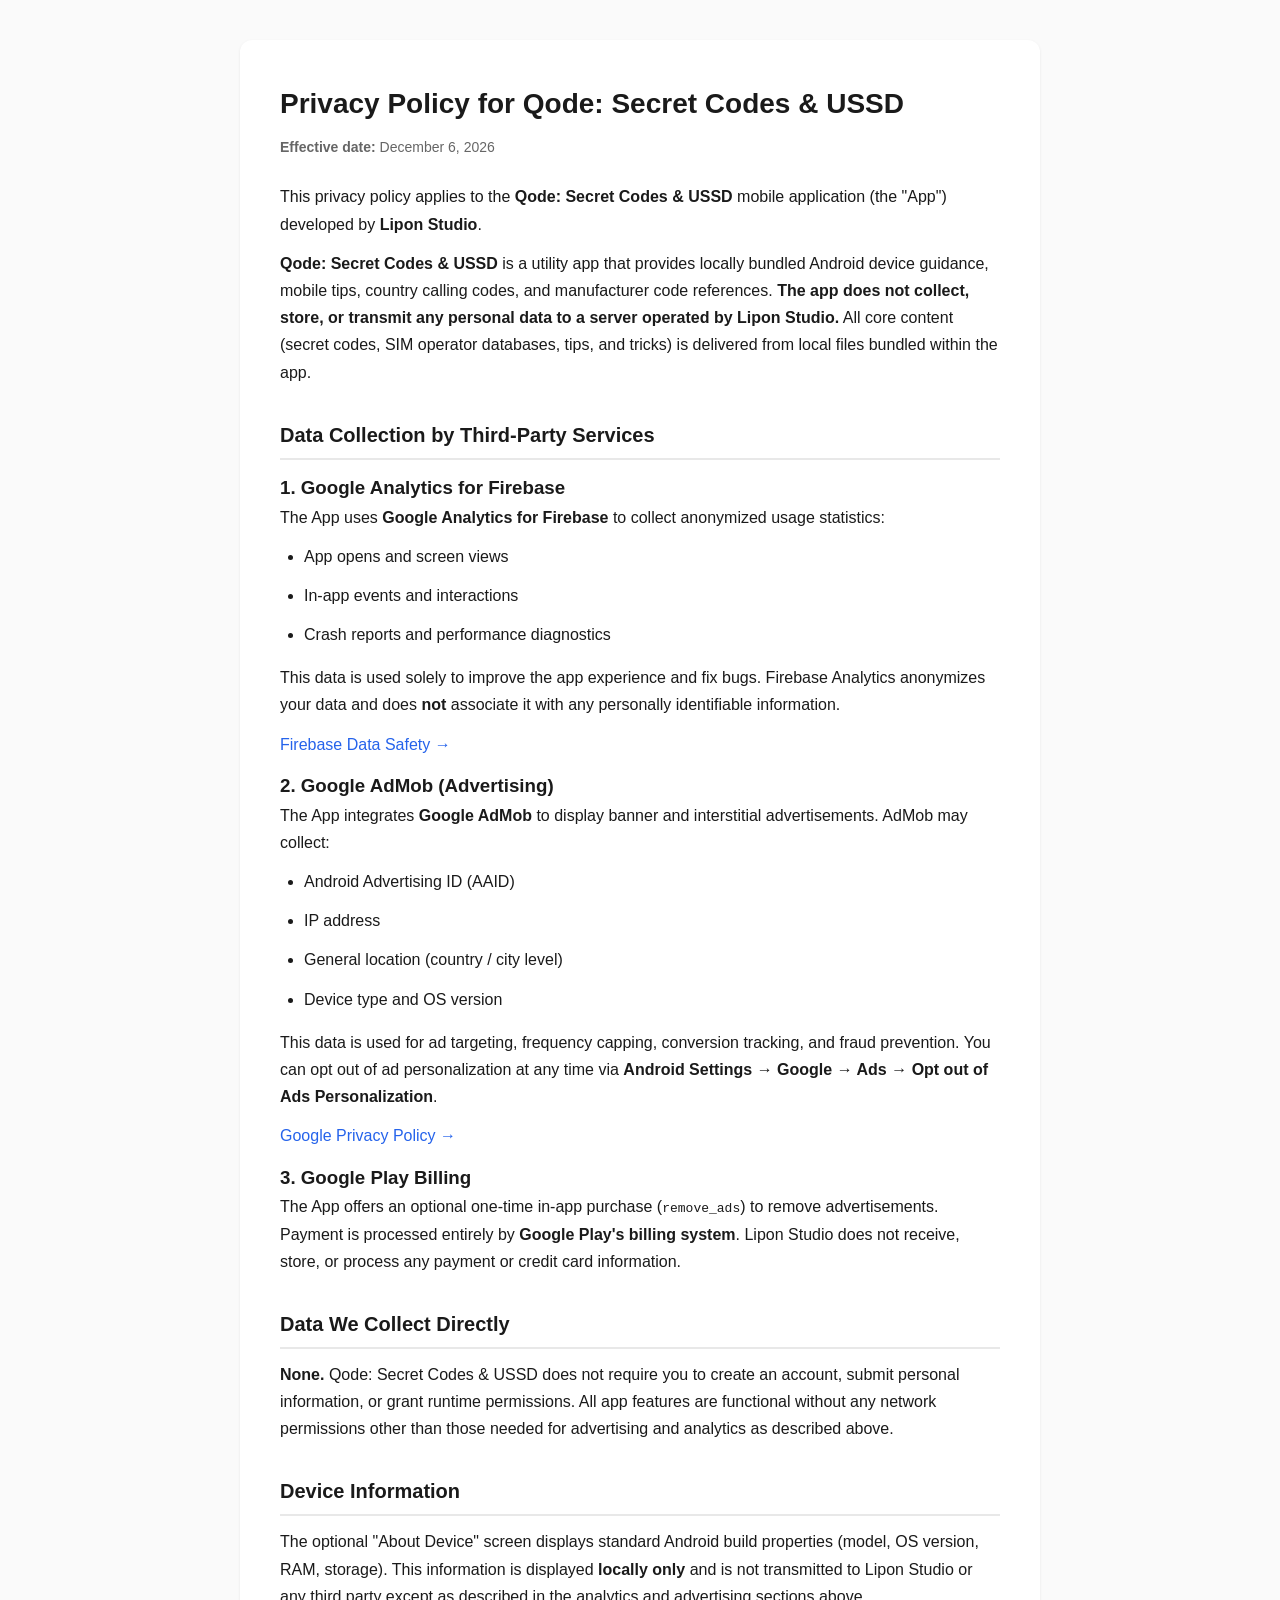
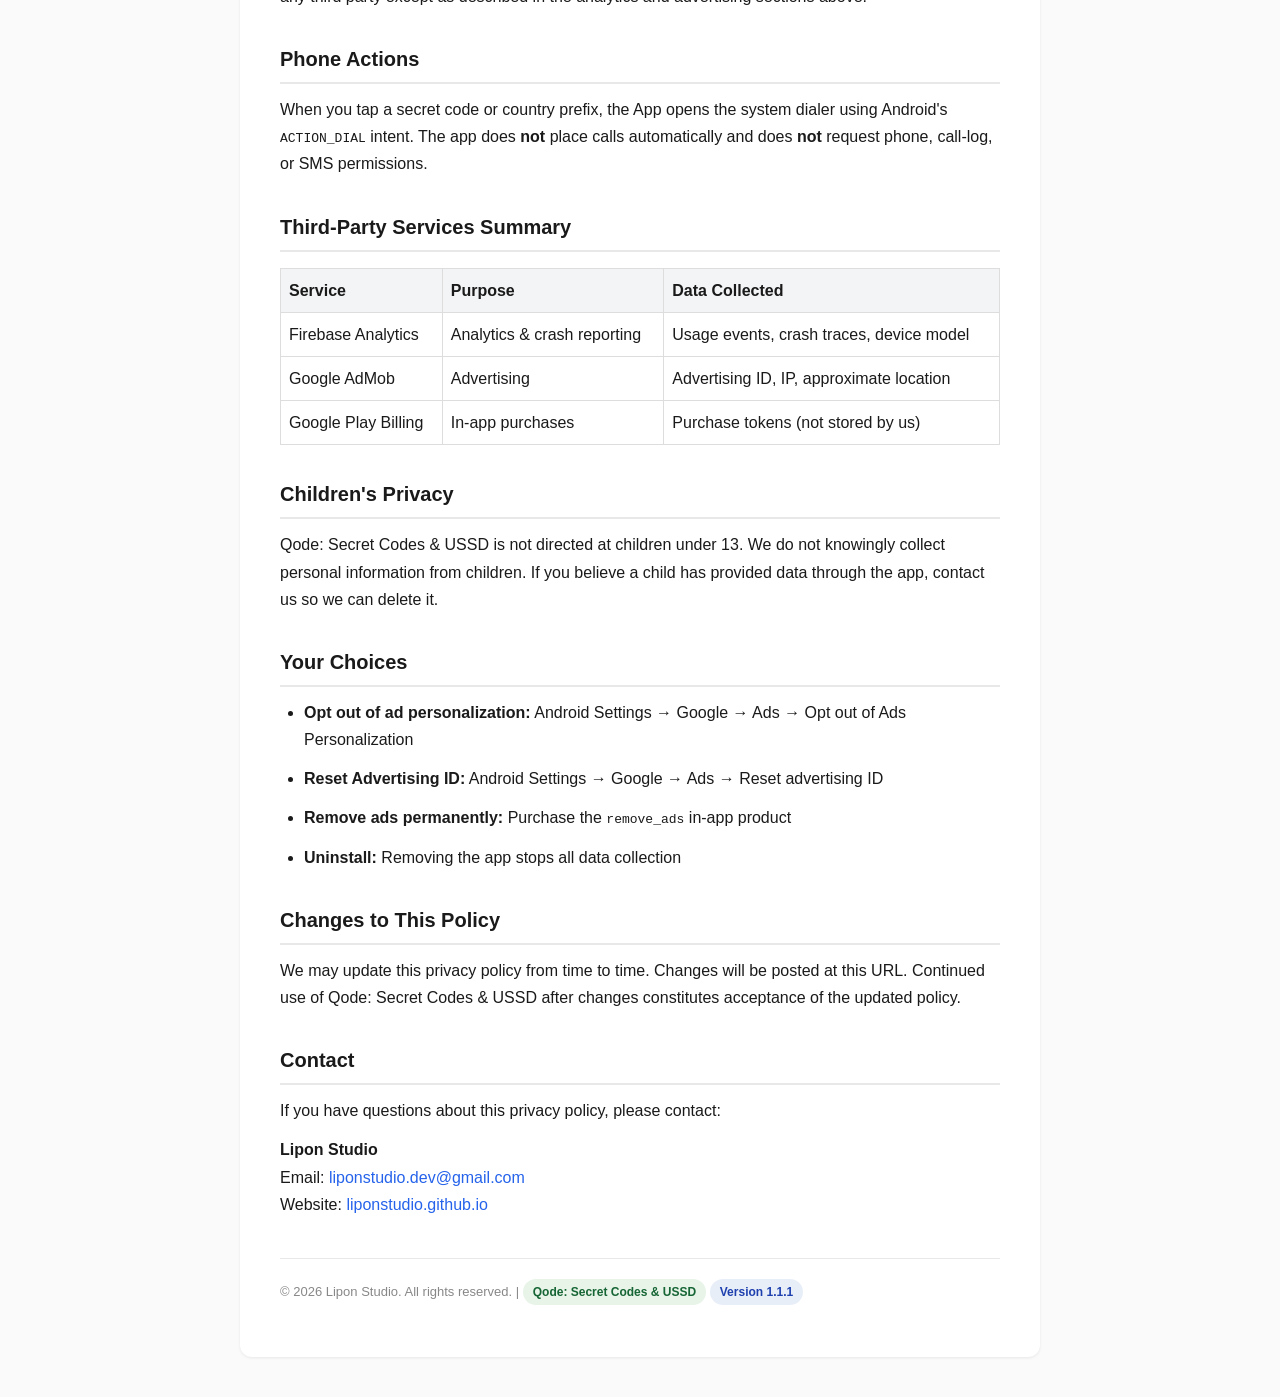
==== privacy_policy.html @ 1d6e1f78 "Rename index.html to privacy_policy.html" ====
<!DOCTYPE html>
<html lang="en">
<head>
  <meta charset="UTF-8" />
  <meta name="viewport" content="width=device-width, initial-scale=1.0" />
  <title>Privacy Policy – Qode: Secret Codes & USSD</title>
  <style>
    * { margin: 0; padding: 0; box-sizing: border-box; }
    body {
      font-family: -apple-system, BlinkMacSystemFont, 'Segoe UI', Roboto, Oxygen, Ubuntu, sans-serif;
      background: #fafafa;
      color: #1a1a1a;
      line-height: 1.7;
      padding: 40px 20px;
    }
    .container {
      max-width: 800px;
      margin: 0 auto;
      background: #fff;
      border-radius: 12px;
      padding: 40px;
      box-shadow: 0 1px 3px rgba(0,0,0,0.08);
    }
    h1 { font-size: 28px; margin-bottom: 8px; }
    h2 { font-size: 20px; margin: 32px 0 12px; padding-bottom: 6px; border-bottom: 2px solid #e8e8e8; }
    p, li { margin-bottom: 12px; }
    ul, ol { padding-left: 24px; margin-bottom: 16px; }
    .effective-date {
      color: #666;
      font-size: 14px;
      margin-bottom: 24px;
    }
    a { color: #2563eb; text-decoration: none; }
    a:hover { text-decoration: underline; }
    footer {
      margin-top: 40px;
      padding-top: 20px;
      border-top: 1px solid #e8e8e8;
      font-size: 13px;
      color: #888;
    }
    .tag {
      display: inline-block;
      background: #e8f4e8;
      color: #166534;
      font-size: 12px;
      padding: 3px 10px;
      border-radius: 20px;
      font-weight: 600;
    }
    table { width: 100%; border-collapse: collapse; margin: 16px 0; }
    th, td { padding: 8px; text-align: left; border: 1px solid #ddd; }
    th { background: #f3f4f6; }
  </style>
</head>
<body>
<div class="container">

  <h1>Privacy Policy for Qode: Secret Codes & USSD</h1>
  <p class="effective-date"><strong>Effective date:</strong> <span id="effective-date">August 28, 2026</span></p>

  <p>This privacy policy applies to the <strong>Qode: Secret Codes & USSD</strong> mobile application (the "App") developed by <strong>Lipon Studio</strong>.</p>

  <p><strong>Qode: Secret Codes & USSD</strong> is a utility app that provides locally bundled Android device guidance, mobile tips, country calling codes, and manufacturer code references. <strong>The app does not collect, store, or transmit any personal data to a server operated by Lipon Studio.</strong> All core content (secret codes, SIM operator databases, tips, and tricks) is delivered from local files bundled within the app.</p>

  <h2>Data Collection by Third-Party Services</h2>

  <h3>1. Google Analytics for Firebase</h3>
  <p>The App uses <strong>Google Analytics for Firebase</strong> to collect anonymized usage statistics:</p>
  <ul>
    <li>App opens and screen views</li>
    <li>In-app events and interactions</li>
    <li>Crash reports and performance diagnostics</li>
  </ul>
  <p>This data is used solely to improve the app experience and fix bugs. Firebase Analytics anonymizes your data and does <strong>not</strong> associate it with any personally identifiable information.</p>
  <p><a href="https://support.google.com/firebase/answer/6318039" target="_blank">Firebase Data Safety →</a></p>

  <h3>2. Google AdMob (Advertising)</h3>
  <p>The App integrates <strong>Google AdMob</strong> to display banner and interstitial advertisements. AdMob may collect:</p>
  <ul>
    <li>Android Advertising ID (AAID)</li>
    <li>IP address</li>
    <li>General location (country / city level)</li>
    <li>Device type and OS version</li>
  </ul>
  <p>This data is used for ad targeting, frequency capping, conversion tracking, and fraud prevention. You can opt out of ad personalization at any time via <strong>Android Settings → Google → Ads → Opt out of Ads Personalization</strong>.</p>
  <p><a href="https://policies.google.com/privacy" target="_blank">Google Privacy Policy →</a></p>

  <h3>3. Google Play Billing</h3>
  <p>The App offers an optional one-time in-app purchase (<code>remove_ads</code>) to remove advertisements. Payment is processed entirely by <strong>Google Play's billing system</strong>. Lipon Studio does not receive, store, or process any payment or credit card information.</p>

  <h2>Data We Collect Directly</h2>
  <p><strong>None.</strong> Qode: Secret Codes & USSD does not require you to create an account, submit personal information, or grant runtime permissions. All app features are functional without any network permissions other than those needed for advertising and analytics as described above.</p>

  <h2>Device Information</h2>
  <p>The optional "About Device" screen displays standard Android build properties (model, OS version, RAM, storage). This information is displayed <strong>locally only</strong> and is not transmitted to Lipon Studio or any third party except as described in the analytics and advertising sections above.</p>

  <h2>Phone Actions</h2>
  <p>When you tap a secret code or country prefix, the App opens the system dialer using Android's <code>ACTION_DIAL</code> intent. The app does <strong>not</strong> place calls automatically and does <strong>not</strong> request phone, call-log, or SMS permissions.</p>

  <h2>Third-Party Services Summary</h2>
  <table>
    <tr><th>Service</th><th>Purpose</th><th>Data Collected</th></tr>
    <tr><td>Firebase Analytics</td><td>Analytics &amp; crash reporting</td><td>Usage events, crash traces, device model</td></tr>
    <tr><td>Google AdMob</td><td>Advertising</td><td>Advertising ID, IP, approximate location</td></tr>
    <tr><td>Google Play Billing</td><td>In-app purchases</td><td>Purchase tokens (not stored by us)</td></tr>
  </table>

  <h2>Children's Privacy</h2>
  <p>Qode: Secret Codes & USSD is not directed at children under 13. We do not knowingly collect personal information from children. If you believe a child has provided data through the app, contact us so we can delete it.</p>

  <h2>Your Choices</h2>
  <ul>
    <li><strong>Opt out of ad personalization:</strong> Android Settings → Google → Ads → Opt out of Ads Personalization</li>
    <li><strong>Reset Advertising ID:</strong> Android Settings → Google → Ads → Reset advertising ID</li>
    <li><strong>Remove ads permanently:</strong> Purchase the <code>remove_ads</code> in-app product</li>
    <li><strong>Uninstall:</strong> Removing the app stops all data collection</li>
  </ul>

  <h2>Changes to This Policy</h2>
  <p>We may update this privacy policy from time to time. Changes will be posted at this URL. Continued use of Qode: Secret Codes & USSD after changes constitutes acceptance of the updated policy.</p>

  <h2>Contact</h2>
  <p>If you have questions about this privacy policy, please contact:</p>
  <p>
    <strong>Lipon Studio</strong><br/>
    Email: <a href="mailto:liponstudio.dev@gmail.com">liponstudio.dev@gmail.com</a><br/>
    Website: <a href="https://liponstudio.github.io" target="_blank">liponstudio.github.io</a>
  </p>

  <footer>
    <p>&copy; 2026 Lipon Studio. All rights reserved. | <span class="tag">Qode: Secret Codes & USSD</span> <span class="tag" style="background:#e8eef8; color:#1e40af;">Version 1.1.1</span></p>
  </footer>

</div>

<script>
  // Auto-set effective date to today
  const d = new Date();
  const months = ['January','February','March','April','May','June','July','August','September','October','November','December'];
  document.getElementById('effective-date').textContent = months[d.getMonth()] + ' ' + d.getDate() + ', ' + d.getFullYear();
</script>
</body>
</html>
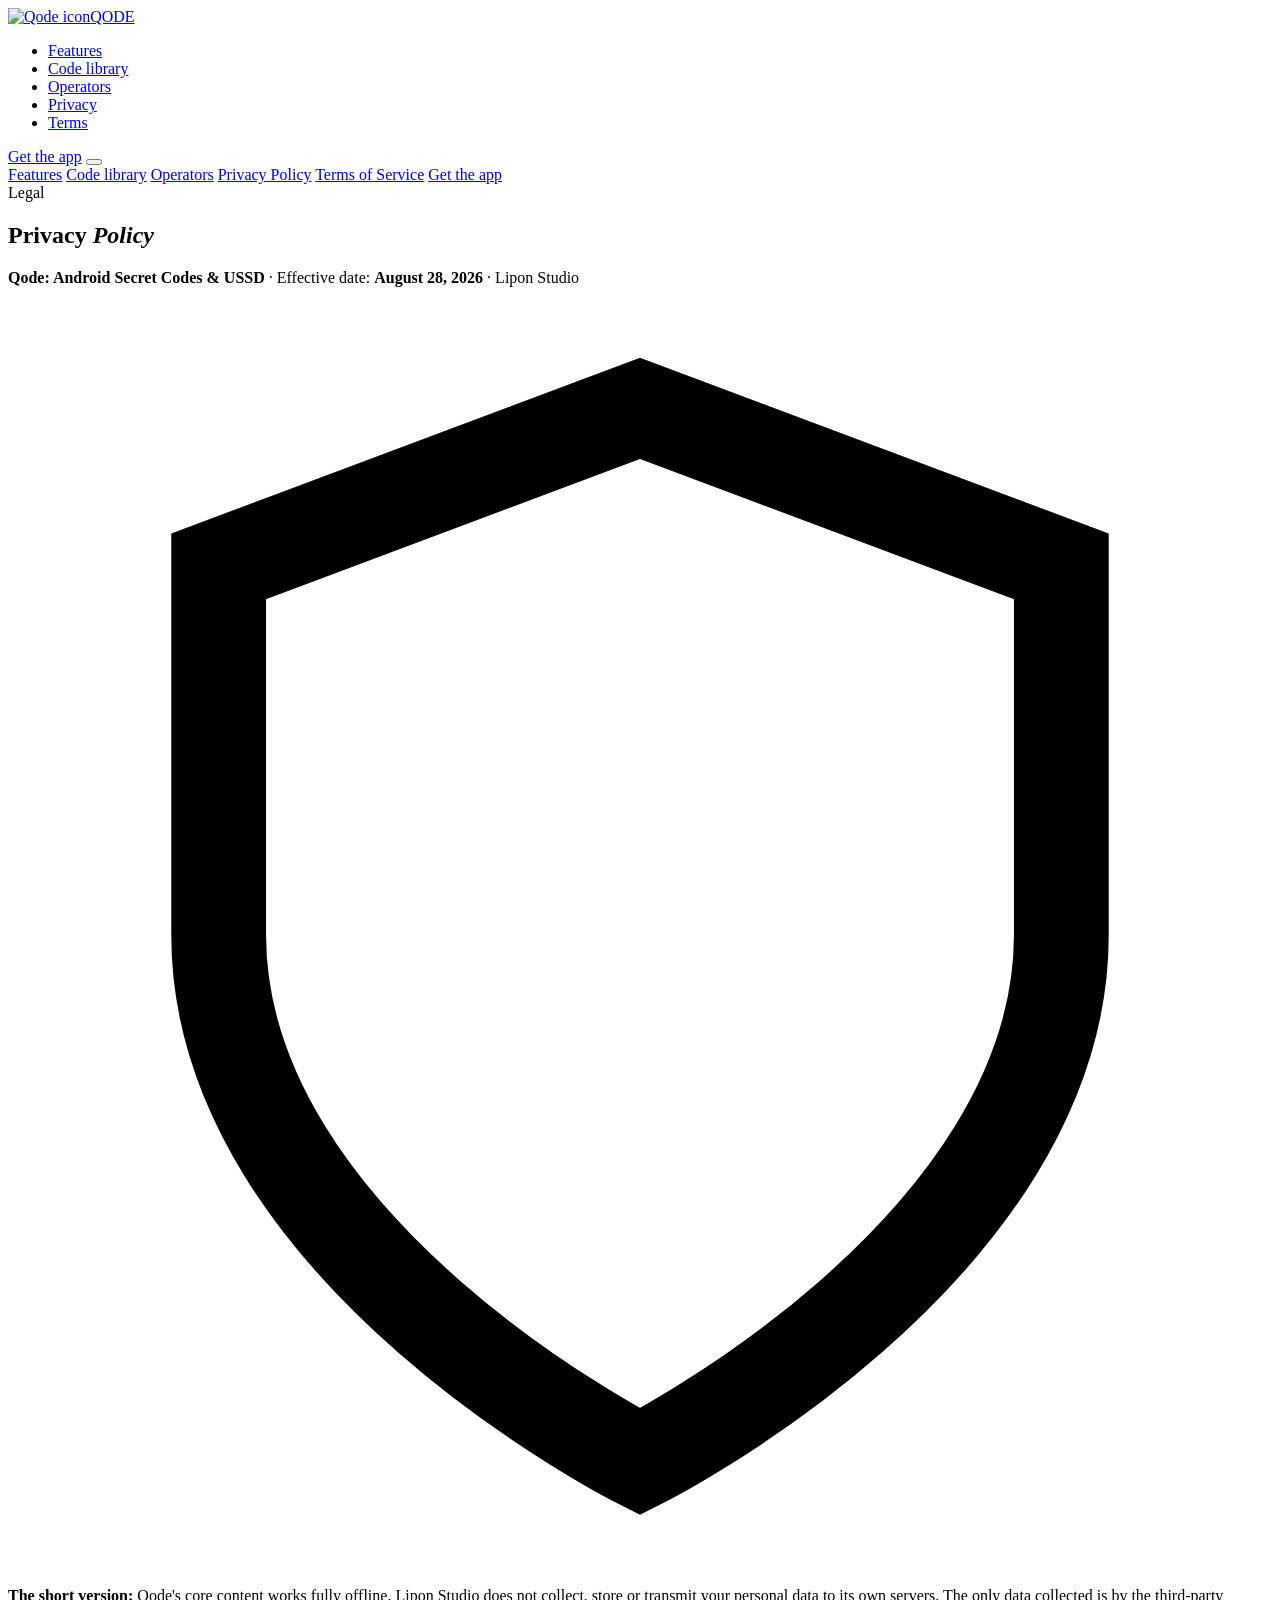
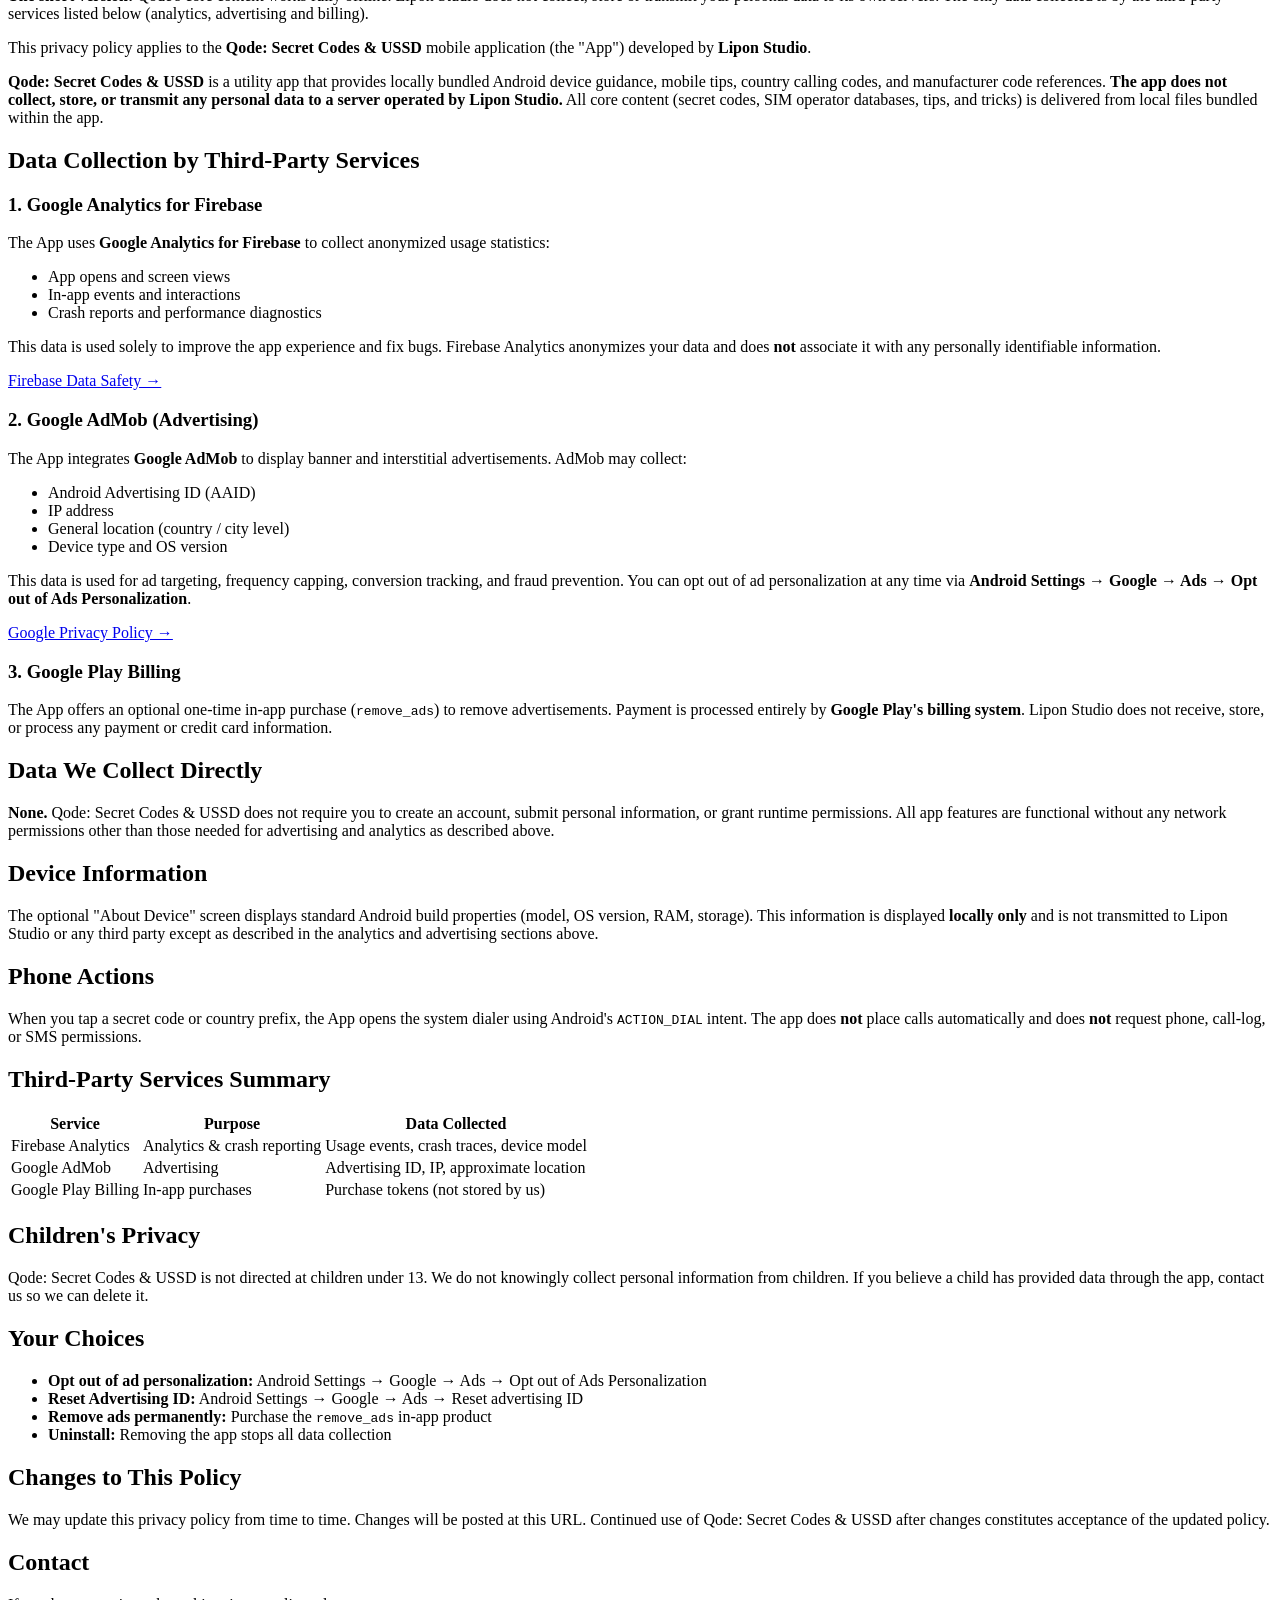
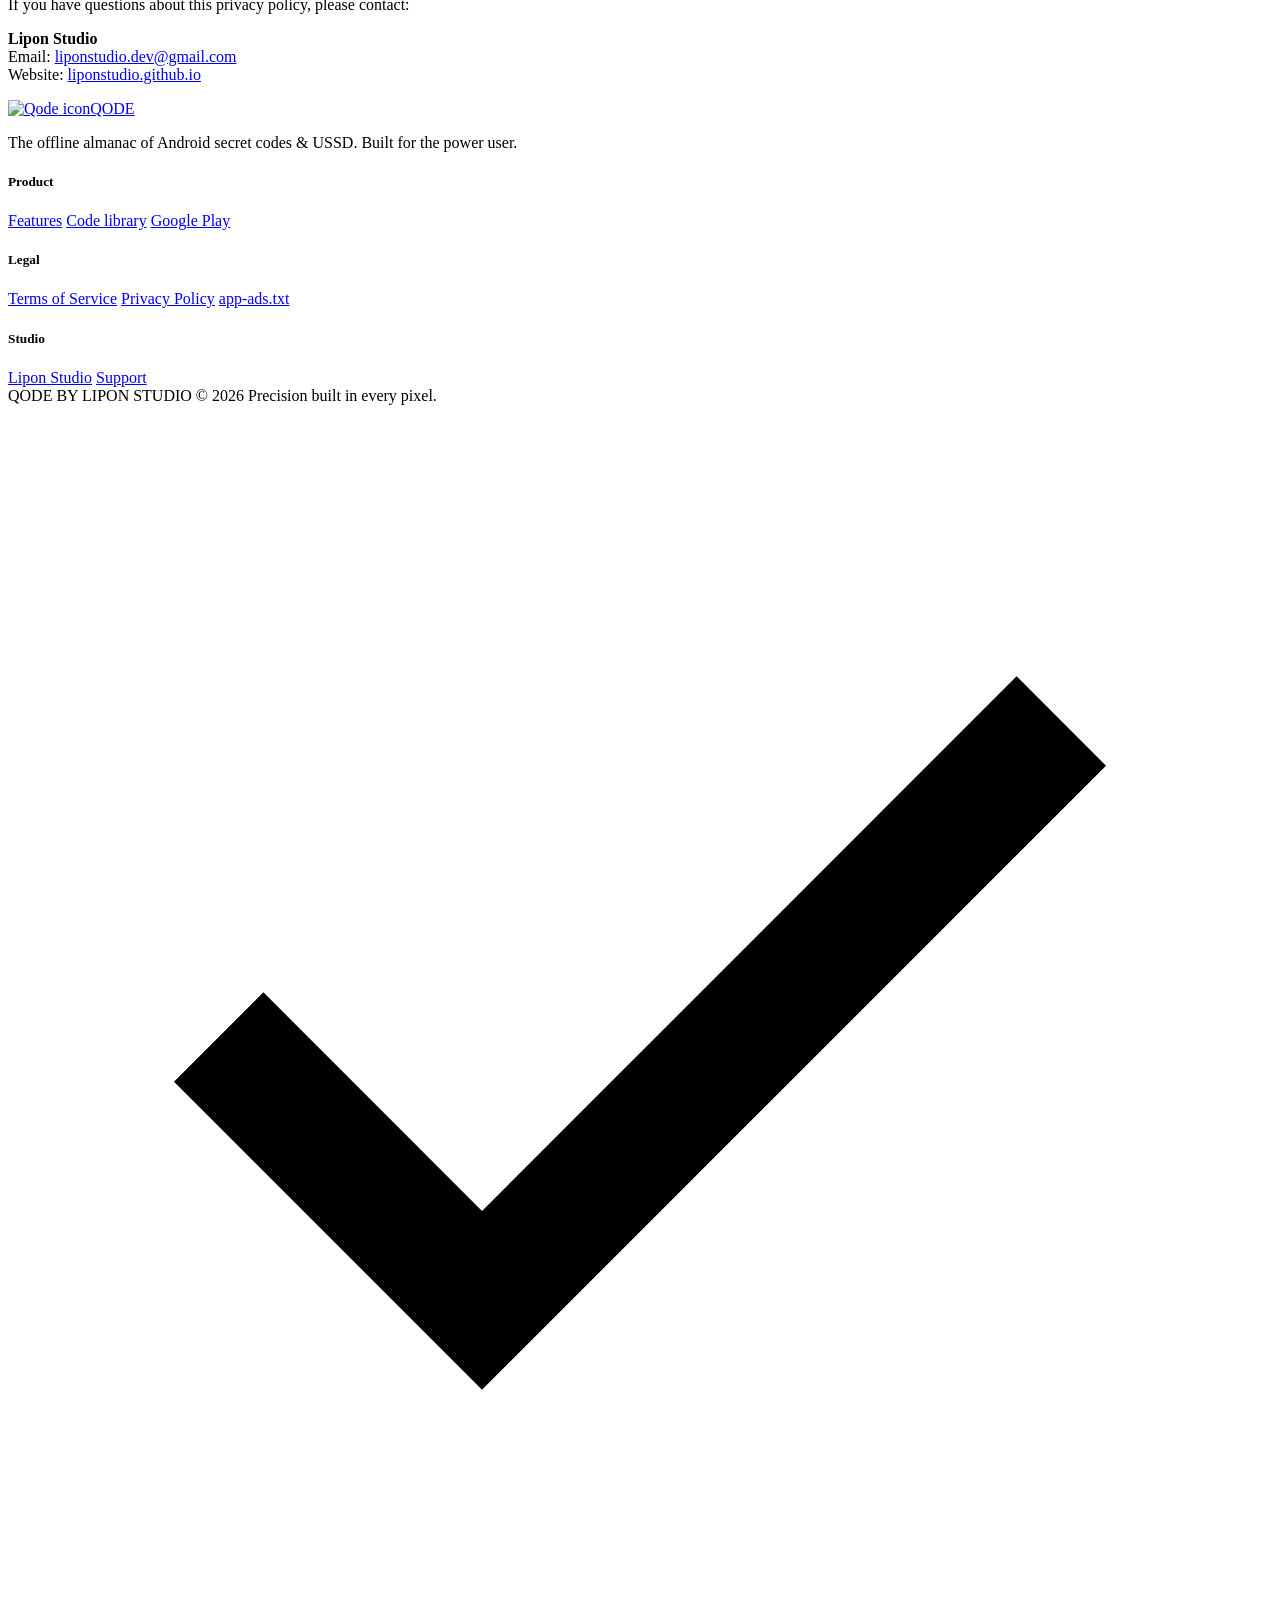
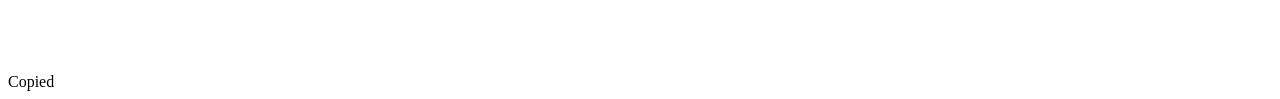
==== commit d0c65016: "Add files via upload" ====
--- a/privacy_policy.html
+++ b/privacy_policy.html
@@ -1,145 +1,176 @@
-
 <!DOCTYPE html>
 <html lang="en">
 <head>
-  <meta charset="UTF-8" />
-  <meta name="viewport" content="width=device-width, initial-scale=1.0" />
-  <title>Privacy Policy – Qode: Secret Codes & USSD</title>
-  <style>
-    * { margin: 0; padding: 0; box-sizing: border-box; }
-    body {
-      font-family: -apple-system, BlinkMacSystemFont, 'Segoe UI', Roboto, Oxygen, Ubuntu, sans-serif;
-      background: #fafafa;
-      color: #1a1a1a;
-      line-height: 1.7;
-      padding: 40px 20px;
-    }
-    .container {
-      max-width: 800px;
-      margin: 0 auto;
-      background: #fff;
-      border-radius: 12px;
-      padding: 40px;
-      box-shadow: 0 1px 3px rgba(0,0,0,0.08);
-    }
-    h1 { font-size: 28px; margin-bottom: 8px; }
-    h2 { font-size: 20px; margin: 32px 0 12px; padding-bottom: 6px; border-bottom: 2px solid #e8e8e8; }
-    p, li { margin-bottom: 12px; }
-    ul, ol { padding-left: 24px; margin-bottom: 16px; }
-    .effective-date {
-      color: #666;
-      font-size: 14px;
-      margin-bottom: 24px;
-    }
-    a { color: #2563eb; text-decoration: none; }
-    a:hover { text-decoration: underline; }
-    footer {
-      margin-top: 40px;
-      padding-top: 20px;
-      border-top: 1px solid #e8e8e8;
-      font-size: 13px;
-      color: #888;
-    }
-    .tag {
-      display: inline-block;
-      background: #e8f4e8;
-      color: #166534;
-      font-size: 12px;
-      padding: 3px 10px;
-      border-radius: 20px;
-      font-weight: 600;
-    }
-    table { width: 100%; border-collapse: collapse; margin: 16px 0; }
-    th, td { padding: 8px; text-align: left; border: 1px solid #ddd; }
-    th { background: #f3f4f6; }
-  </style>
+  <meta charset="UTF-8">
+  <meta name="viewport" content="width=device-width, initial-scale=1.0">
+  <meta name="theme-color" content="#F5F2EA">
+  <title>Privacy Policy — Qode: Android Secret Codes & USSD</title>
+  <meta name="description" content="Privacy Policy for Qode: Android Secret Codes & USSD by Lipon Studio. What limited data third-party services collect, and what we never collect.">
+  <link rel="icon" type="image/png" href="assets/img/icon.png">
+  <link rel="preconnect" href="https://fonts.googleapis.com">
+  <link rel="preconnect" href="https://fonts.gstatic.com" crossorigin>
+  <link href="https://fonts.googleapis.com/css2?family=Fraunces:ital,opsz,wght@0,9..144,400..600;1,9..144,400..600&family=Plus+Jakarta+Sans:wght@400;500;600;700;800&family=JetBrains+Mono:wght@400;500;700&display=swap" rel="stylesheet">
+  <link rel="stylesheet" href="assets/css/site.css">
 </head>
 <body>
-<div class="container">
+  <div class="ambient"></div>
+  <div class="grain"></div>
 
-  <h1>Privacy Policy for Qode: Secret Codes & USSD</h1>
-  <p class="effective-date"><strong>Effective date:</strong> <span id="effective-date">August 28, 2026</span></p>
+  <header class="nav">
+    <div class="container">
+      <a class="brand" href="index.html" aria-label="Qode home">
+        <img src="assets/img/icon.png" alt="Qode icon"><span class="word">QODE</span>
+      </a>
+      <nav aria-label="Primary">
+        <ul class="nav-links">
+          <li><a href="index.html#features">Features</a></li>
+          <li><a href="index.html#library">Code library</a></li>
+          <li><a href="index.html#operators">Operators</a></li>
+          <li><a href="privacy_policy.html" class="active">Privacy</a></li>
+          <li><a href="terms.html">Terms</a></li>
+        </ul>
+      </nav>
+      <div class="nav-cta">
+        <a class="btn btn-primary" href="https://play.google.com/store/apps/details?id=com.lipon.qode" target="_blank" rel="noopener">Get the app</a>
+        <button class="nav-toggle" aria-label="Menu" aria-expanded="false"><span></span><span></span><span></span></button>
+      </div>
+    </div>
+  </header>
+  <div class="mobile-menu">
+    <a href="index.html#features">Features</a>
+    <a href="index.html#library">Code library</a>
+    <a href="index.html#operators">Operators</a>
+    <a href="privacy_policy.html">Privacy Policy</a>
+    <a href="terms.html">Terms of Service</a>
+    <a class="btn btn-primary" href="https://play.google.com/store/apps/details?id=com.lipon.qode" target="_blank" rel="noopener">Get the app</a>
+  </div>
 
-  <p>This privacy policy applies to the <strong>Qode: Secret Codes & USSD</strong> mobile application (the "App") developed by <strong>Lipon Studio</strong>.</p>
+  <main>
+    <section class="legal-hero">
+      <div class="container">
+        <span class="eyebrow reveal">Legal</span>
+        <h1 class="reveal" data-d="1">Privacy <i>Policy</i></h1>
+        <p class="eff reveal" data-d="2"><b>Qode: Android Secret Codes &amp; USSD</b> · Effective date: <b>August 28, 2026</b> · Lipon Studio</p>
+      </div>
+    </section>
 
-  <p><strong>Qode: Secret Codes & USSD</strong> is a utility app that provides locally bundled Android device guidance, mobile tips, country calling codes, and manufacturer code references. <strong>The app does not collect, store, or transmit any personal data to a server operated by Lipon Studio.</strong> All core content (secret codes, SIM operator databases, tips, and tricks) is delivered from local files bundled within the app.</p>
+    <div class="legal-body">
+      <div class="legal-card reveal">
+        <div class="legal-note">
+          <svg viewBox="0 0 24 24" fill="none" stroke="currentColor" stroke-width="1.8"><path d="M12 22s8-4 8-10V5l-8-3-8 3v7c0 6 8 10 8 10Z"/></svg>
+          <p><strong>The short version:</strong> Qode's core content works fully offline. Lipon Studio does not collect, store or transmit your personal data to its own servers. The only data collected is by the third-party services listed below (analytics, advertising and billing).</p>
+        </div>
 
-  <h2>Data Collection by Third-Party Services</h2>
+        <p>This privacy policy applies to the <strong>Qode: Secret Codes &amp; USSD</strong> mobile application (the "App") developed by <strong>Lipon Studio</strong>.</p>
+        <p><strong>Qode: Secret Codes &amp; USSD</strong> is a utility app that provides locally bundled Android device guidance, mobile tips, country calling codes, and manufacturer code references. <strong>The app does not collect, store, or transmit any personal data to a server operated by Lipon Studio.</strong> All core content (secret codes, SIM operator databases, tips, and tricks) is delivered from local files bundled within the app.</p>
 
-  <h3>1. Google Analytics for Firebase</h3>
-  <p>The App uses <strong>Google Analytics for Firebase</strong> to collect anonymized usage statistics:</p>
-  <ul>
-    <li>App opens and screen views</li>
-    <li>In-app events and interactions</li>
-    <li>Crash reports and performance diagnostics</li>
-  </ul>
-  <p>This data is used solely to improve the app experience and fix bugs. Firebase Analytics anonymizes your data and does <strong>not</strong> associate it with any personally identifiable information.</p>
-  <p><a href="https://support.google.com/firebase/answer/6318039" target="_blank">Firebase Data Safety →</a></p>
+        <h2>Data Collection by Third-Party Services</h2>
 
-  <h3>2. Google AdMob (Advertising)</h3>
-  <p>The App integrates <strong>Google AdMob</strong> to display banner and interstitial advertisements. AdMob may collect:</p>
-  <ul>
-    <li>Android Advertising ID (AAID)</li>
-    <li>IP address</li>
-    <li>General location (country / city level)</li>
-    <li>Device type and OS version</li>
-  </ul>
-  <p>This data is used for ad targeting, frequency capping, conversion tracking, and fraud prevention. You can opt out of ad personalization at any time via <strong>Android Settings → Google → Ads → Opt out of Ads Personalization</strong>.</p>
-  <p><a href="https://policies.google.com/privacy" target="_blank">Google Privacy Policy →</a></p>
+        <h3>1. Google Analytics for Firebase</h3>
+        <p>The App uses <strong>Google Analytics for Firebase</strong> to collect anonymized usage statistics:</p>
+        <ul>
+          <li>App opens and screen views</li>
+          <li>In-app events and interactions</li>
+          <li>Crash reports and performance diagnostics</li>
+        </ul>
+        <p>This data is used solely to improve the app experience and fix bugs. Firebase Analytics anonymizes your data and does <strong>not</strong> associate it with any personally identifiable information.</p>
+        <p><a href="https://support.google.com/firebase/answer/6318039" target="_blank" rel="noopener">Firebase Data Safety →</a></p>
 
-  <h3>3. Google Play Billing</h3>
-  <p>The App offers an optional one-time in-app purchase (<code>remove_ads</code>) to remove advertisements. Payment is processed entirely by <strong>Google Play's billing system</strong>. Lipon Studio does not receive, store, or process any payment or credit card information.</p>
+        <h3>2. Google AdMob (Advertising)</h3>
+        <p>The App integrates <strong>Google AdMob</strong> to display banner and interstitial advertisements. AdMob may collect:</p>
+        <ul>
+          <li>Android Advertising ID (AAID)</li>
+          <li>IP address</li>
+          <li>General location (country / city level)</li>
+          <li>Device type and OS version</li>
+        </ul>
+        <p>This data is used for ad targeting, frequency capping, conversion tracking, and fraud prevention. You can opt out of ad personalization at any time via <strong>Android Settings → Google → Ads → Opt out of Ads Personalization</strong>.</p>
+        <p><a href="https://policies.google.com/privacy" target="_blank" rel="noopener">Google Privacy Policy →</a></p>
 
-  <h2>Data We Collect Directly</h2>
-  <p><strong>None.</strong> Qode: Secret Codes & USSD does not require you to create an account, submit personal information, or grant runtime permissions. All app features are functional without any network permissions other than those needed for advertising and analytics as described above.</p>
+        <h3>3. Google Play Billing</h3>
+        <p>The App offers an optional one-time in-app purchase (<code>remove_ads</code>) to remove advertisements. Payment is processed entirely by <strong>Google Play's billing system</strong>. Lipon Studio does not receive, store, or process any payment or credit card information.</p>
 
-  <h2>Device Information</h2>
-  <p>The optional "About Device" screen displays standard Android build properties (model, OS version, RAM, storage). This information is displayed <strong>locally only</strong> and is not transmitted to Lipon Studio or any third party except as described in the analytics and advertising sections above.</p>
+        <h2>Data We Collect Directly</h2>
+        <p><strong>None.</strong> Qode: Secret Codes &amp; USSD does not require you to create an account, submit personal information, or grant runtime permissions. All app features are functional without any network permissions other than those needed for advertising and analytics as described above.</p>
 
-  <h2>Phone Actions</h2>
-  <p>When you tap a secret code or country prefix, the App opens the system dialer using Android's <code>ACTION_DIAL</code> intent. The app does <strong>not</strong> place calls automatically and does <strong>not</strong> request phone, call-log, or SMS permissions.</p>
+        <h2>Device Information</h2>
+        <p>The optional "About Device" screen displays standard Android build properties (model, OS version, RAM, storage). This information is displayed <strong>locally only</strong> and is not transmitted to Lipon Studio or any third party except as described in the analytics and advertising sections above.</p>
 
-  <h2>Third-Party Services Summary</h2>
-  <table>
-    <tr><th>Service</th><th>Purpose</th><th>Data Collected</th></tr>
-    <tr><td>Firebase Analytics</td><td>Analytics &amp; crash reporting</td><td>Usage events, crash traces, device model</td></tr>
-    <tr><td>Google AdMob</td><td>Advertising</td><td>Advertising ID, IP, approximate location</td></tr>
-    <tr><td>Google Play Billing</td><td>In-app purchases</td><td>Purchase tokens (not stored by us)</td></tr>
-  </table>
+        <h2>Phone Actions</h2>
+        <p>When you tap a secret code or country prefix, the App opens the system dialer using Android's <code>ACTION_DIAL</code> intent. The app does <strong>not</strong> place calls automatically and does <strong>not</strong> request phone, call-log, or SMS permissions.</p>
 
-  <h2>Children's Privacy</h2>
-  <p>Qode: Secret Codes & USSD is not directed at children under 13. We do not knowingly collect personal information from children. If you believe a child has provided data through the app, contact us so we can delete it.</p>
+        <h2>Third-Party Services Summary</h2>
+        <table>
+          <tr><th>Service</th><th>Purpose</th><th>Data Collected</th></tr>
+          <tr><td>Firebase Analytics</td><td>Analytics &amp; crash reporting</td><td>Usage events, crash traces, device model</td></tr>
+          <tr><td>Google AdMob</td><td>Advertising</td><td>Advertising ID, IP, approximate location</td></tr>
+          <tr><td>Google Play Billing</td><td>In-app purchases</td><td>Purchase tokens (not stored by us)</td></tr>
+        </table>
 
-  <h2>Your Choices</h2>
-  <ul>
-    <li><strong>Opt out of ad personalization:</strong> Android Settings → Google → Ads → Opt out of Ads Personalization</li>
-    <li><strong>Reset Advertising ID:</strong> Android Settings → Google → Ads → Reset advertising ID</li>
-    <li><strong>Remove ads permanently:</strong> Purchase the <code>remove_ads</code> in-app product</li>
-    <li><strong>Uninstall:</strong> Removing the app stops all data collection</li>
-  </ul>
+        <h2>Children's Privacy</h2>
+        <p>Qode: Secret Codes &amp; USSD is not directed at children under 13. We do not knowingly collect personal information from children. If you believe a child has provided data through the app, contact us so we can delete it.</p>
 
-  <h2>Changes to This Policy</h2>
-  <p>We may update this privacy policy from time to time. Changes will be posted at this URL. Continued use of Qode: Secret Codes & USSD after changes constitutes acceptance of the updated policy.</p>
+        <h2>Your Choices</h2>
+        <ul>
+          <li><strong>Opt out of ad personalization:</strong> Android Settings → Google → Ads → Opt out of Ads Personalization</li>
+          <li><strong>Reset Advertising ID:</strong> Android Settings → Google → Ads → Reset advertising ID</li>
+          <li><strong>Remove ads permanently:</strong> Purchase the <code>remove_ads</code> in-app product</li>
+          <li><strong>Uninstall:</strong> Removing the app stops all data collection</li>
+        </ul>
 
-  <h2>Contact</h2>
-  <p>If you have questions about this privacy policy, please contact:</p>
-  <p>
-    <strong>Lipon Studio</strong><br/>
-    Email: <a href="mailto:liponstudio.dev@gmail.com">liponstudio.dev@gmail.com</a><br/>
-    Website: <a href="https://liponstudio.github.io" target="_blank">liponstudio.github.io</a>
-  </p>
+        <h2>Changes to This Policy</h2>
+        <p>We may update this privacy policy from time to time. Changes will be posted at this URL. Continued use of Qode: Secret Codes &amp; USSD after changes constitutes acceptance of the updated policy.</p>
 
-  <footer>
-    <p>&copy; 2026 Lipon Studio. All rights reserved. | <span class="tag">Qode: Secret Codes & USSD</span> <span class="tag" style="background:#e8eef8; color:#1e40af;">Version 1.1.1</span></p>
+        <h2>Contact</h2>
+        <p>If you have questions about this privacy policy, please contact:</p>
+        <p>
+          <strong>Lipon Studio</strong><br>
+          Email: <a href="mailto:liponstudio.dev@gmail.com">liponstudio.dev@gmail.com</a><br>
+          Website: <a href="https://liponstudio.github.io" target="_blank" rel="noopener">liponstudio.github.io</a>
+        </p>
+      </div>
+    </div>
+  </main>
+
+  <footer class="footer">
+    <div class="container">
+      <div class="footer-top">
+        <div>
+          <a class="brand" href="index.html"><img src="assets/img/icon.png" alt="Qode icon"><span class="word">QODE</span></a>
+          <p class="f-tag">The offline almanac of Android secret codes &amp; USSD. Built for the power user.</p>
+        </div>
+        <div class="footer-cols">
+          <div class="footer-col">
+            <h5>Product</h5>
+            <a href="index.html#features">Features</a>
+            <a href="index.html#library">Code library</a>
+            <a href="https://play.google.com/store/apps/details?id=com.lipon.qode" target="_blank" rel="noopener">Google Play</a>
+          </div>
+          <div class="footer-col">
+            <h5>Legal</h5>
+            <a href="terms.html">Terms of Service</a>
+            <a href="privacy_policy.html">Privacy Policy</a>
+            <a href="https://qode-app.blogspot.com/app-ads.txt" target="_blank" rel="noopener">app-ads.txt</a>
+          </div>
+          <div class="footer-col">
+            <h5>Studio</h5>
+            <a href="https://liponstudio.github.io/" target="_blank" rel="noopener">Lipon Studio</a>
+            <a href="mailto:liponstudio.dev@gmail.com">Support</a>
+          </div>
+        </div>
+      </div>
+      <div class="footer-bottom">
+        <span class="copy">QODE BY LIPON STUDIO &copy; <span class="js-year">2026</span></span>
+        <span class="made">Precision built in every pixel.</span>
+      </div>
+    </div>
   </footer>
 
-</div>
+  <div class="toast" role="status" aria-live="polite">
+    <svg viewBox="0 0 24 24" fill="none" stroke="currentColor" stroke-width="2.4"><path d="M20 6 9 17l-5-5"/></svg>
+    <span class="toast-msg">Copied</span>
+  </div>
 
-<script>
-  // Auto-set effective date to today
-  const d = new Date();
-  const months = ['January','February','March','April','May','June','July','August','September','October','November','December'];
-  document.getElementById('effective-date').textContent = months[d.getMonth()] + ' ' + d.getDate() + ', ' + d.getFullYear();
-</script>
+  <script src="assets/js/site.js"></script>
 </body>
-</html>
+</html>
